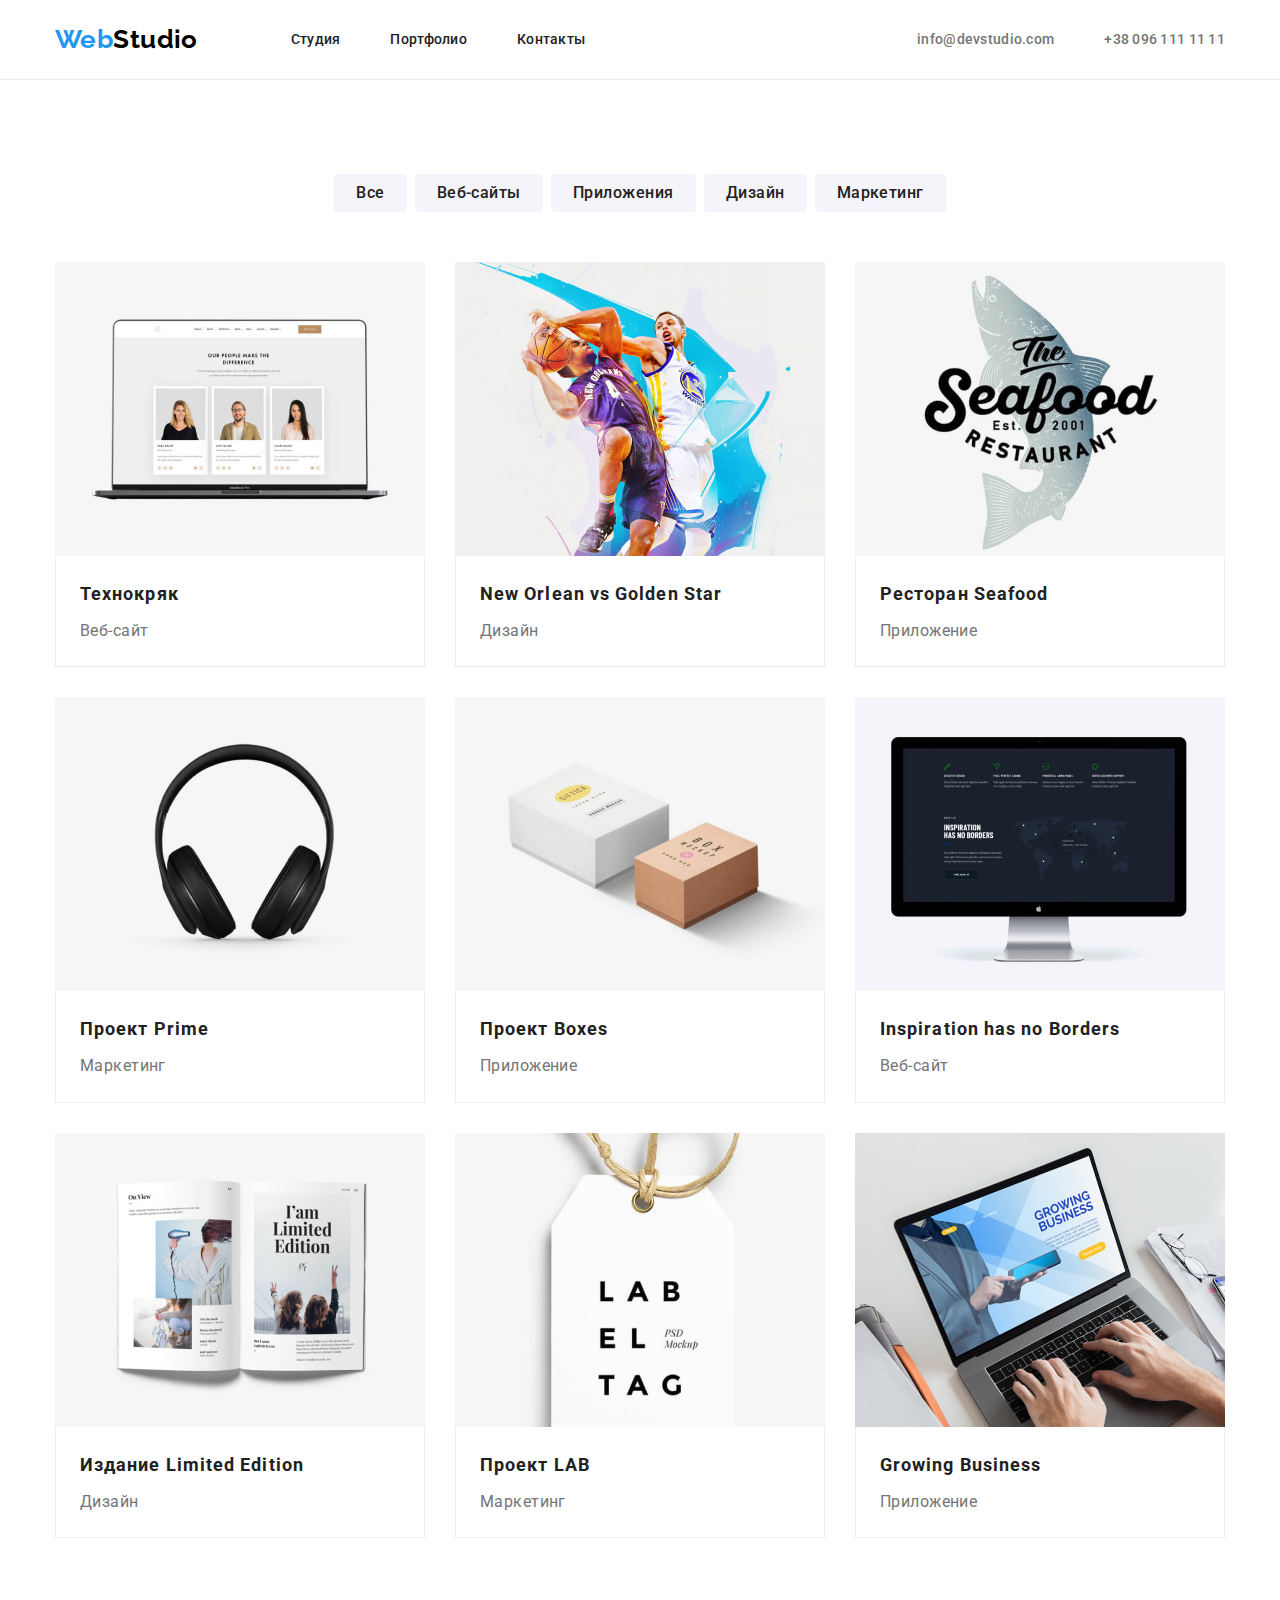
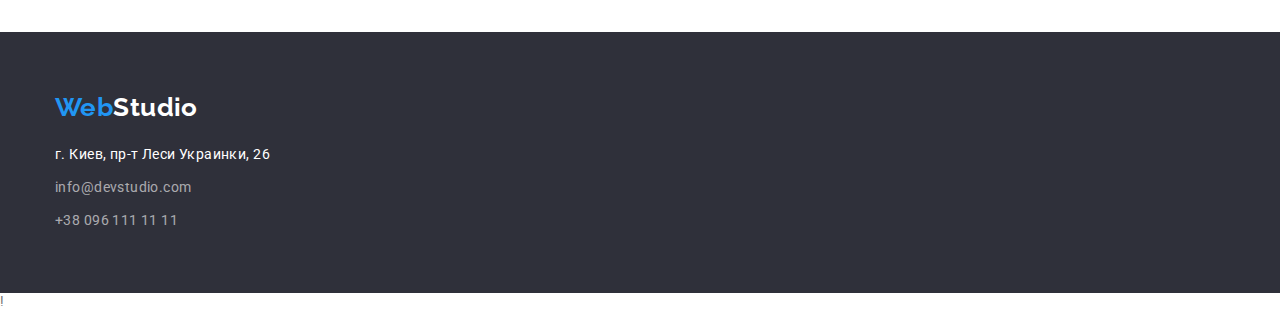
==== portfolio.html @ c01b546c "Initial commit" ====
<!DOCTYPE html>
<html lang="ru">
<head>
    <meta charset="UTF-8">
    <meta http-equiv="X-UA-Compatible" content="IE=edge">
    <meta name="viewport" content="width=device-width, initial-scale=1.0">
    <title>Portfolio</title>
    <link rel="preconnect" href="https://fonts.googleapis.com">
    <link rel="preconnect" href="https://fonts.gstatic.com" crossorigin>
    <link href="https://fonts.googleapis.com/css2?family=Raleway:wght@700&family=Roboto:wght@400;500;700;900&display=swap"
        rel="stylesheet">
        <link rel="stylesheet" href="https://cdnjs.cloudflare.com/ajax/libs/modern-normalize/1.1.0/modern-normalize.min.css">
    <link rel="stylesheet" href="./css/main.css">
</head>
<body>
        <!--Шапка-->
<header class="header">
    <div class="container">
        <div class="header-main">
            <nav class="nav">
                <a class="logo" lang="en" href="./index.html"> <span>Web</span>Studio</a>
                <ul class="nav-list list">
                    <li class="nav-item">
                        <a class="nav-link link" href="./index.html">Студия</a>
                    </li>
                    <li class="nav-item">
                        <a class="nav-link link" href="./portfolio.html">Портфолио</a>
                    </li>
                    <li class="nav-item">
                        <a class="nav-link link" href="">Контакты</a>
                    </li>
                </ul>
            </nav>
            <ul class="nav-contact-header list">
                <li class="nav-contact-item">
                    <a class="nav-contact-list link" href="mailto:info@devstudio.com">info@devstudio.com</a>
                </li>
                <li class="nav-contact-item">
                    <a class="nav-contact-list link" href="tel:+380961111111">+38 096 111 11 11</a>
                </li>
            </ul>
        </div>
    </div>

</header>
        <!--Основная часть-->
<main>
        <!-- Примеры наших работ-->
    <section class="projects-section">

        <div class="container button-main">
        <h1 hidden class="examples "> Примеры наших работ </h1>
        <!-- Кнопки -->
                <ul class="examples-button list">
                    <li class="examples-button-item"><button class="examples-button-unit" type="button">Все</button></li>
                    <li class="examples-button-item"><button class="examples-button-unit" type="button">Веб-сайты</button></li>
                    <li class="examples-button-item"><button class="examples-button-unit" type="button">Приложения</button></li>
                    <li class="examples-button-item"><button class="examples-button-unit" type="button">Дизайн</button></li>
                    <li class="examples-button-item"><button class="examples-button-unit" type="button">Маркетинг</button></li>
                </ul>
        <!-- Проэкты -->
                <ul class="projects list">
                    <li class="project-item"> <a class="link" href="">
                            <img class="project-image" src="./image/portfolio/img.jpg" alt="Постер сайта"         width="370" height="294">
                        <div class="project-info">
                            <h3 class="project-title">Технокряк</h3>
                            <p class="project-text"> Веб-сайт </p>
                        </div>
                        </a>
                    </li>
                    <li class="project-item"> <a class="link" href="">
                            <img class="project-image" src="./image/portfolio/img-1.jpg" alt="Фото баскетболистов" width="370">
                        <div class="project-info">
                            <h3 class="project-title" lang="en">New Orlean vs Golden Star</h3>
                            <p class="project-text">Дизайн</p>
                        </div>
                        </a>
                    </li>
                    <li class="project-item"> <a class="link" href="">
                            <img class="project-image" src="./image/portfolio/img-2.jpg" alt="Постер приложения" width="370">
                        <div class="project-info">
                            <h3 class="project-title">Ресторан Seafood</h3>
                            <p class="project-text">Приложение</p>
                        </div>
                        </a>
                    </li>
                    <li class="project-item"> <a class="link" href="">
                            <img class="project-image" src="./image/portfolio/img-3.jpg" alt="Постер проекта"   width="370">
                        <div class="project-info">
                            <h3 class="project-title">Проект Prime</h3>
                            <p class="project-text">Маркетинг</p>
                        </div>
                        </a>
                    </li>
                    <li class="project-item"> <a class="link" href="">
                            <img class="project-image" src="./image/portfolio/img-4.jpg" alt="Постер приложения" width="370">
                        <div class="project-info">
                            <h3 class="project-title">Проект Boxes</h3>
                            <p class="project-text">Приложение</p>
                        </div>
                        </a>
                    </li>
                    <li class="project-item"> <a class="link" href="">
                            <img class="project-image" src="./image/portfolio/img-5.jpg" alt="Фото монитора"     width="370">
                        <div class="project-info">
                            <h3 class="project-title" lang="en">Inspiration has no Borders</h3>
                            <p class="project-text">Веб-сайт</p>
                        </div>
                        </a>
                    </li>
                    <li class="project-item"> <a class="link" href="">
                            <img class="project-image" src="./image/portfolio/img-6.jpg" alt="Постер издания"    width="370"> 
                        <div class="project-info">
                            <h3 class="project-title">Издание Limited Edition</h3>
                            <p class="project-text">Дизайн</p>
                        </div>
                        </a>
                    </li>
                    <li class="project-item"> <a class="link" href="">
                            <img class="project-image" src="./image/portfolio/img-7.jpg" alt="Постер проекта"    width="370"> 
                        <div class="project-info">
                            <h3 class="project-title">Проект LAB</h3>
                            <p class="project-text">Маркетинг</p>
                        </div>
                        </a>
                    </li>
                    <li class="project-item"> <a class="link" href="">
                            <img class="project-image" src="./image/portfolio/img-8.jpg" alt="Постер приложения" width="370">
                        <div class="project-info">
                            <h3 class="project-title" lang="en">Growing Business</h3>
                            <p class="project-text">Приложение</p>
                        </div>
                        </a>
                    </li>
                </ul>
           </div>
    </section>
</main>
        <!--Подвал-->
<footer class="footer">
    <div class="container footer-main">
        <a class="logo-footer" lang="en" href="./index.html"> <span>Web</span>Studio</a>
        <address class="address">
            <p class="address-text">г. Киев, пр-т Леси Украинки, 26</p>
        </address>
        <ul class="footer-list list">
            <li class="footer-item">
                <a class="footer-contacts link" href="mailto:info@devstudio.com">info@devstudio.com</a>
            </li>
            <li class="footer-item">
                <a class="footer-contacts link" href="tel:+380961111111">+38 096 111 11 11</a>
            </li>
        </ul>
    </div>
</footer>

</body>
</html>
!
---- css/main.css ----
/* цвет текста заголовков от h2 #212121 */
/* цвет  текста информации  ##757575*/
/* белый #FFFFFF*/
/* Добавочный фон #2F303A*/
/* фон акцента #2196F3*/
/* цвет контактов футера -footer-white-color */

/* общие переменные rgba(255, 255, 255, 0.6)*/
/* цвет фона нашей команды #F5F4FA */

:root {
  --information-text-color: #757575;
  --title-text-color: #212121;
  --primary-white-color: #ffffff;
  --background-second-color: #2f303a;
  --accent-color: #2196f3;
  --primary-black-color: #000000;
  --footer-white-color: rgba(255, 255, 255, 0.6);
  --button-accent-color: #188ce8;
  --our-team-background: #f5f4fa;
}

/* глобальные селекторы */

body {
  margin: 0;

  background-color: var(--primary-white-color);
  color: var(--information-text-color);

  font-family: Roboto, sans-serif;
  font-size: 14px;
  line-height: 1.2;
  letter-spacing: 0.03em;
}

/* обнуление стилизации ссылок */
.link,
.logo,
.logo-footer {
  text-decoration: none;
}
/* обнуление стилей списков */
.list {
  padding-left: 0;
  margin: 0;
  list-style: none;
}

/* общий контейнер с шириной 
и индивидуальные для подразделов  */

.container {
  margin-left: auto;
  margin-right: auto;
  width: 1200px;
  padding-left: 15px;
  padding-right: 15px;

  /* outline: 2px solid tomato; */
}
/* падинги для секций */

.our-dignity-section,
.our-team-section,
.projects-section {
  padding-top: 94px;
  padding-bottom: 94px;
}
.our-work-section {
  padding-bottom: 94px;
}

/* .footer-main {
  padding-top: 60px;
  padding-bottom: 60px;
} */
.header-main {
  display: flex;
  justify-content: space-between;
  align-items: center;
}
/* Нижняя рамка шапки */

.header {
  border-bottom: 1px solid #ececec;
  padding-top: 24px;
  padding-bottom: 24px;
}

/* логотип */

.logo {
  display: block;
  display: flex;
  align-items: center;

  font-family: Raleway, sans-serif;
  font-weight: 700;
  font-size: 26px;
  color: var(--primary-black-color);
}
.logo-footer {
  margin-top: 0;
  margin-bottom: 20px;

  font-family: Raleway, sans-serif;
  font-weight: 700;
  font-size: 26px;
  color: var(--primary-white-color);
}
.logo > span,
.logo-footer > span {
  color: #2196f3;
}
/* навигация хедер  */

.nav {
  display: flex;
}
.nav-list {
  display: flex;
  align-items: center;
  margin-left: 93px;
}

.nav-item + .nav-item {
  margin-left: 50px;
}
.nav-link {
  /* display: block; */

  color: var(--title-text-color);
  font-weight: 500;
  letter-spacing: 0.02em;
  line-height: 1.14;
}
.nav-link:hover,
.nav-link:focus {
  color: var(--accent-color);
}

.nav-contact-header {
  display: flex;
  align-items: center;
  margin-left: 330px;
}

.nav-contact-item + .nav-contact-item {
  margin-left: 50px;
}
.nav-contact-list {
  /* display: block; */

  color: var(--information-text-color);
  font-weight: 500;
  line-height: 1.14;
  letter-spacing: 0.02em;
  /* background-color: tomato; */
}

.nav-contact-list:hover,
.nav-contact-list:focus {
  color: var(--accent-color);
}

/* навигация футер */

.footer {
  padding-top: 60px;
  padding-bottom: 60px;
  background-color: var(--background-second-color);
}
.logo-footer {
  display: block;
}
.address {
  display: block;
  margin-bottom: 9px;

  color: var(--primary-white-color);
  font-style: normal;
  line-height: 1.7;
}
.address-text {
  margin-top: 0;
  margin-bottom: 0;
}
.footer-contacts {
  display: inline-block;
  color: var(--footer-white-color);

  line-height: 1.7;
}
.footer-contacts:hover,
.footer-contacts:focus {
  color: var(--accent-color);
}
.footer-item + .footer-item {
  margin-top: 9px;
}
/* .footer-list:first-child {
  margin-bottom: 9px; */

/* .footer-contacts:last-child {
  margin-bottom: 0; */
/* } */

/* герой */

.hero {
  padding-top: 200px;
  padding-bottom: 200px;

  background-color: var(--background-second-color);

  text-align: center;
}
.title-hero {
  margin-top: 0;
  margin-bottom: 30px;

  color: var(--primary-white-color);

  font-weight: 900;
  font-size: 44px;
  line-height: 1.4;
  letter-spacing: 0.06em;
  text-transform: uppercase;
}
.button-hero {
  display: inline-block;
  min-width: 200px;
  /* height: 50px; */
  padding: 10px 30px;
  /* margin-bottom: 200px; */
  border-color: transparent;
  border-radius: 4px;

  background-color: var(--accent-color);
  color: var(--primary-white-color);

  font-family: Roboto, sans-serif;
  font-weight: 700;
  font-size: 16px;
  line-height: 1.87;
  letter-spacing: 0.06em;

  cursor: pointer;
}
.button-hero:hover,
.button-hero:focus {
  background-color: var(--button-accent-color);
}
/* достоинства */

.dignity-list {
  display: flex;
  justify-content: space-between;
}
.dignity-unit {
  width: 270px;
}
.dignity-unit + .dignity-unit {
  margin-left: 30px;
}
.dignity-title {
  margin-top: 0;
  margin-bottom: 10px;

  color: var(--title-text-color);

  font-size: 14px;
  line-height: 1.14;
  text-transform: uppercase;
}
.dignity-text {
  margin-top: 0;
  margin-bottom: 0;

  line-height: 1.7;
  text-align: left;
}

/* Чем мы занимаемся */

.our-work-title {
  margin-top: 0;
  margin-bottom: 50px;

  color: var(--title-text-color);

  font-size: 36px;
  text-align: center;
}
.our-wor-list {
  display: flex;
}
.our-work-item {
  /* width: calc((100%-60px) / 3); */
  margin-right: 30px;
}
.our-work-image {
  display: block;
}

/* Наша команда */
.our-team-section {
  background-color: var(--our-team-background);
}
.our-team-list {
  display: flex;
  justify-content: space-between;
}
.our-team-item {
  box-shadow: 0px 1px 3px rgba(0, 0, 0, 0.12), 0px 1px 1px rgba(0, 0, 0, 0.14),
    0px 2px 1px rgba(0, 0, 0, 0.2);
  border-radius: 0px 0px 4px 4px;

  background-color: var(--primary-white-color);
}
.our-team-item:not(:last-child) {
  margin-right: 30px;
}
.our-team-title {
  margin-top: 0;
  margin-bottom: 50px;

  color: var(--title-text-color);

  font-size: 36px;
  text-align: center;
}

.our-team-name {
  margin-top: 0;
  margin-bottom: 10px;
  font-size: 16px;
  font-weight: 500;

  text-align: center;
  color: var(--title-text-color);
}

.our-team-position {
  margin-top: 0px;
  margin-bottom: 0;

  font-size: 16px;
  text-align: center;
}
.our-team-info {
  padding-top: 30px;
  padding-bottom: 30px;
}

/* портфолио кнопки */

.examples-button {
  display: flex;
  justify-content: center;
  padding-bottom: 50px;
}

.examples-button-unit {
  border: 0 transparent;
  border-radius: 4px;
  padding: 6px 22px;
  color: var(--title-text-color);
  background-color: var(--our-team-background);
  font-family: Roboto, sans-serif;
  font-weight: 500;
  font-size: 16px;
  line-height: 1.6;
  letter-spacing: 0.03em;
}

.examples-button-item:not(:last-child) {
  margin-right: 8px;
}

.examples-button-unit:hover,
.examples-button-unit:focus {
  background-color: var(--accent-color);
  color: var(--primary-white-color);

  cursor: pointer;
}

/* портфолио проекты */

.projects {
  display: flex;
  justify-content: space-between;
  flex-wrap: wrap;
}

.project-item:not(:nth-child(3n)) {
  margin-right: 30px;
}
.project-item:not(:nth-last-child(-n + 3)) {
  margin-bottom: 30px;
}

.project-info {
  padding-top: 20px;
  padding-bottom: 20px;
  padding-left: 24px;
  padding-right: 24px;

  border-bottom: 1px solid #eeeeee;
  border-left: 1px solid #eeeeee;
  border-right: 1px solid #eeeeee;
}

.project-title {
  margin-top: 0;
  margin-bottom: 4px;

  color: var(--title-text-color);
  font-size: 18px;
  line-height: 2;
  letter-spacing: 0.06em;
}
.project-text {
  margin-bottom: 0;
  margin-top: 0;

  color: var(--information-text-color);
  font-size: 16px;
  line-height: 1.9;
}
.project-image {
  display: block;
}
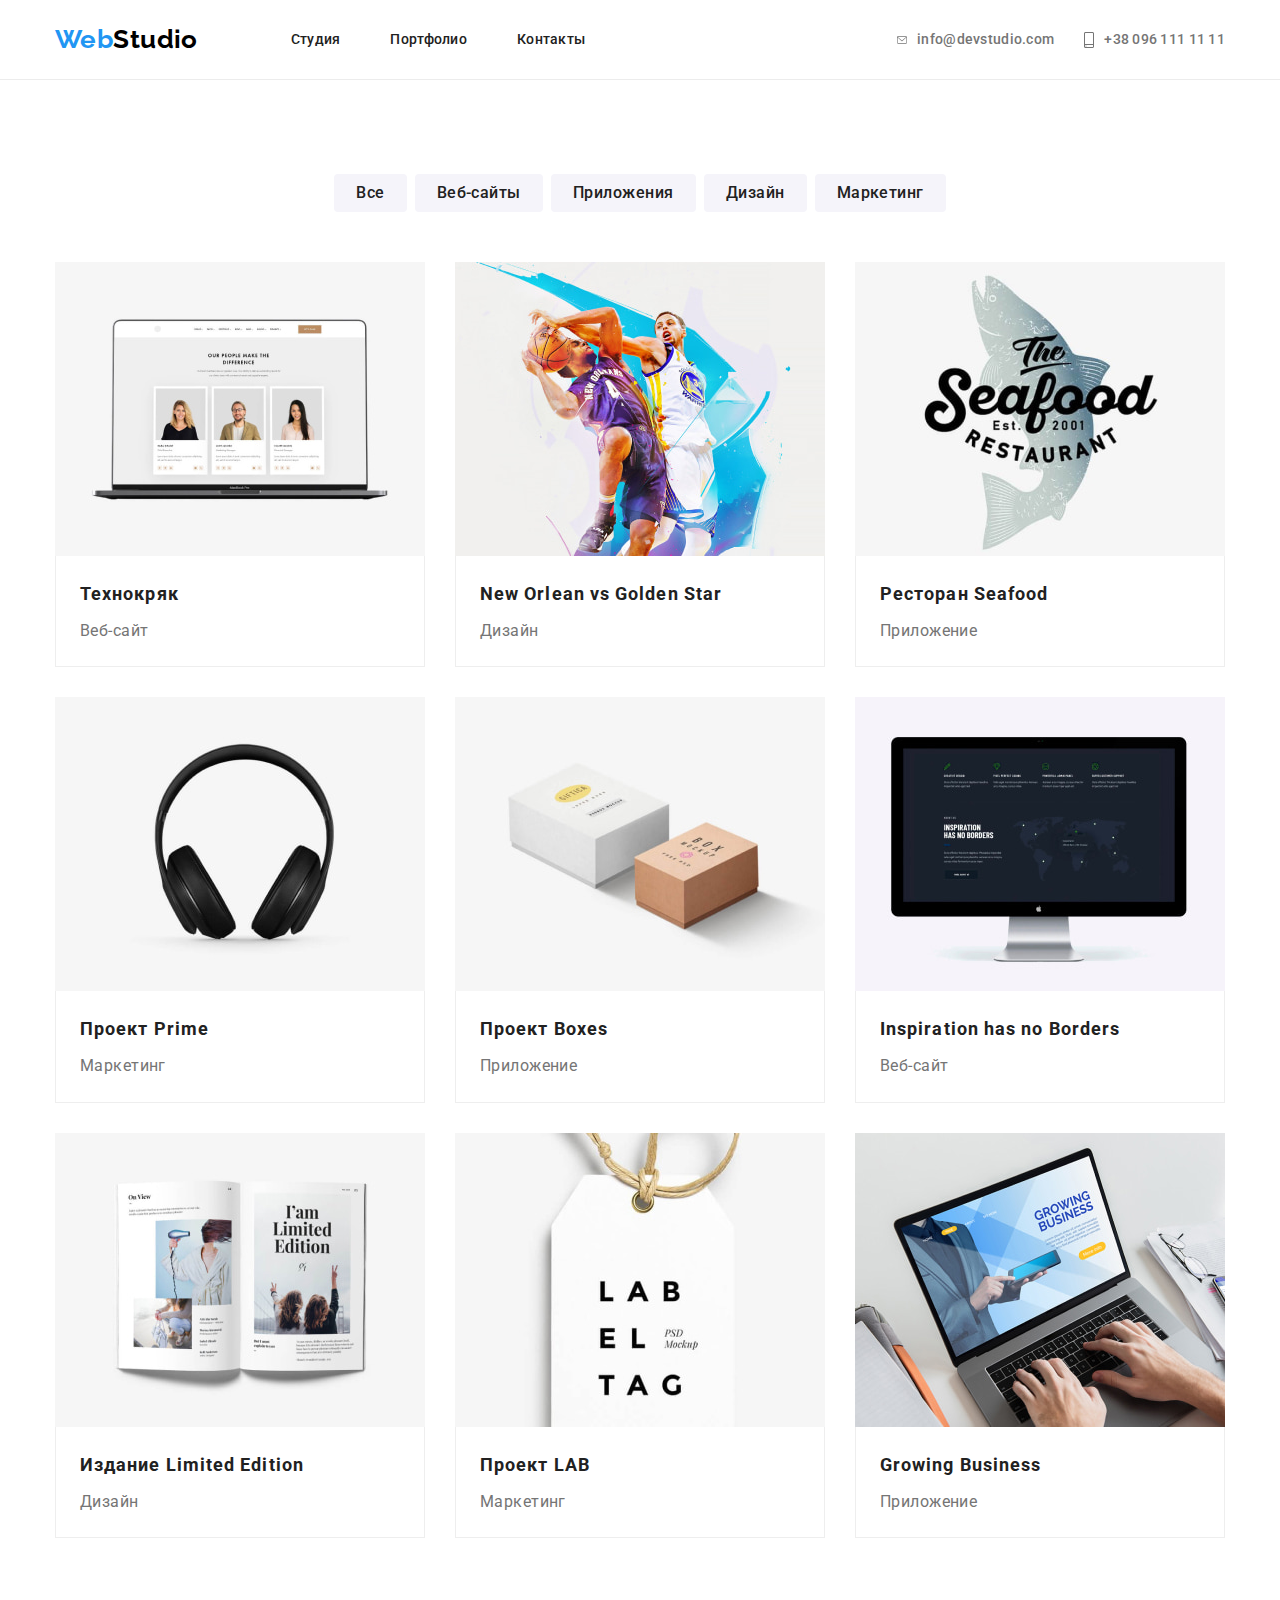
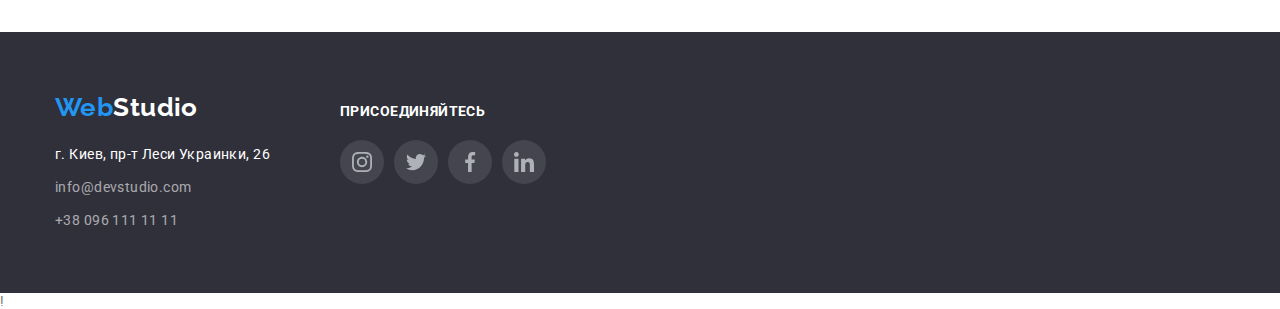
==== commit e2c42f3b: "ДЗ№4" ====
--- a/portfolio.html
+++ b/portfolio.html
@@ -33,10 +33,16 @@
             </nav>
             <ul class="nav-contact-header list">
                 <li class="nav-contact-item">
-                    <a class="nav-contact-list link" href="mailto:info@devstudio.com">info@devstudio.com</a>
+                    <svg class="mail-icon" width="10" height="16">
+                        <use href="./image/icons.svg#icon-mail"></use>
+                    </svg>
+                    <a class="nav-contact-list icon-mail link" href="mailto:info@devstudio.com">info@devstudio.com</a>
                 </li>
                 <li class="nav-contact-item">
-                    <a class="nav-contact-list link" href="tel:+380961111111">+38 096 111 11 11</a>
+                    <svg class="tell-icon" width="10" height="16">
+                        <use href="./image/icons.svg#icon-tel"></use>
+                    </svg>
+                    <a class="nav-contact-list icon-tel link" href="tel:+380961111111">+38 096 111 11 11</a>
                 </li>
             </ul>
         </div>
@@ -138,19 +144,48 @@
 </main>
         <!--Подвал-->
 <footer class="footer">
-    <div class="container footer-main">
-        <a class="logo-footer" lang="en" href="./index.html"> <span>Web</span>Studio</a>
-        <address class="address">
-            <p class="address-text">г. Киев, пр-т Леси Украинки, 26</p>
-        </address>
-        <ul class="footer-list list">
-            <li class="footer-item">
-                <a class="footer-contacts link" href="mailto:info@devstudio.com">info@devstudio.com</a>
-            </li>
-            <li class="footer-item">
-                <a class="footer-contacts link" href="tel:+380961111111">+38 096 111 11 11</a>
-            </li>
-        </ul>
+    <div class="container">
+        <div class="fopter-thumb">
+            <div class="footer-left">
+                <a class="logo-footer" lang="en" href="./index.html"> <span>Web</span>Studio</a>
+                <address class="address">
+                    <p class="address-text">г. Киев, пр-т Леси Украинки, 26</p>
+                </address>
+                <ul class="footer-list list">
+                    <li class="footer-item">
+                        <a class="footer-contacts link" href="mailto:info@devstudio.com">info@devstudio.com</a>
+                    </li>
+                    <li class="footer-item">
+                        <a class="footer-contacts link" href="tel:+380961111111">+38 096 111 11 11</a>
+                    </li>
+                </ul>
+            </div>
+            <div class="footer-right">
+                <h2 class="footer-right-title">присоединяйтесь</h2>
+                <ul class="footer-right-list">
+                    <li class="footer-right-item"><a class="link" href="">
+                            <svg class="footer-icon" width="20" height="20">
+                                <use href="./image/icons.svg#icon-instagram"></use>
+                            </svg>
+                        </a></li>
+                    <li class="footer-right-item"><a class="link" href="">
+                            <svg class="footer-icon" width="20" height="20">
+                                <use href="./image/icons.svg#icon-twitter"></use>
+                            </svg>
+                        </a></li>
+                    <li class="footer-right-item"><a class="link" href="">
+                            <svg class="footer-icon" width="20" height="20">
+                                <use href="./image/icons.svg#icon-facebook"></use>
+                            </svg>
+                        </a></li>
+                    <li class="footer-right-item"><a class="link" href="">
+                            <svg class="footer-icon" width="20" height="20">
+                                <use href="./image/icons.svg#icon-linkedin"></use>
+                            </svg>
+                        </a></li>
+                </ul>
+            </div>
+        </div>
     </div>
 </footer>
 
--- a/css/main.css
+++ b/css/main.css
@@ -18,6 +18,8 @@
   --footer-white-color: rgba(255, 255, 255, 0.6);
   --button-accent-color: #188ce8;
   --our-team-background: #f5f4fa;
+  --hero-background-color: #c4c4c4;
+  --icon-color: #afb1b8;
 }
 
 /* глобальные селекторы */
@@ -63,7 +65,8 @@
 
 .our-dignity-section,
 .our-team-section,
-.projects-section {
+.projects-section,
+.our-clients-section {
   padding-top: 94px;
   padding-bottom: 94px;
 }
@@ -71,10 +74,6 @@
   padding-bottom: 94px;
 }
 
-/* .footer-main {
-  padding-top: 60px;
-  padding-bottom: 60px;
-} */
 .header-main {
   display: flex;
   justify-content: space-between;
@@ -138,19 +137,21 @@
 .nav-link:hover,
 .nav-link:focus {
   color: var(--accent-color);
+  cursor: pointer;
 }
 
 .nav-contact-header {
   display: flex;
   align-items: center;
-  margin-left: 330px;
+  margin-left: 305px;
 }
 
 .nav-contact-item + .nav-contact-item {
-  margin-left: 50px;
+  margin-left: 30px;
 }
 .nav-contact-list {
-  /* display: block; */
+  display: inline-flex;
+  align-items: center;
 
   color: var(--information-text-color);
   font-weight: 500;
@@ -158,14 +159,29 @@
   letter-spacing: 0.02em;
   /* background-color: tomato; */
 }
+.nav-contact-item {
+  display: flex;
+  align-items: center;
+}
+.mail-icon,
+.tell-icon {
+  margin-right: 10px;
+}
 
 .nav-contact-list:hover,
 .nav-contact-list:focus {
   color: var(--accent-color);
+  cursor: pointer;
 }
 
 /* навигация футер */
-
+.fopter-thumb {
+  display: flex;
+  align-items: baseline;
+}
+.footer-left {
+  margin-right: 70px;
+}
 .footer {
   padding-top: 60px;
   padding-bottom: 60px;
@@ -199,21 +215,63 @@
 .footer-item + .footer-item {
   margin-top: 9px;
 }
-/* .footer-list:first-child {
-  margin-bottom: 9px; */
-
-/* .footer-contacts:last-child {
-  margin-bottom: 0; */
-/* } */
+.footer-right-title {
+  margin-top: 0;
+  margin-bottom: 20px;
+  font-weight: 700;
+  line-height: 1.14;
+  text-transform: uppercase;
+  color: var(--primary-white-color);
+  font-size: 14px;
+}
+.footer-right-list {
+  display: flex;
+  padding-left: 0%;
+  justify-content: space-between;
+}
+.footer-right-item {
+  width: 44px;
+  height: 44px;
+  padding: 12px;
+  border-radius: 50%;
+  margin-right: 10px;
+  border-radius: 50%;
+  list-style-type: none;
+  background: rgba(255, 255, 255, 0.1);
+}
+.footer-right-item:hover,
+.footer-right-item:focus {
+  background-color: var(--button-accent-color);
+  cursor: pointer;
+}
+.footer-icon {
+  fill: var(--icon-color);
+}
+.footer-right-item:hover .footer-icon {
+  fill: var(--primary-white-color);
+}
+
+.footer-right-item:last-child {
+  margin-right: 0;
+}
 
 /* герой */
 
 .hero {
+  max-width: 1600px;
+  height: 600px;
+  background-image: url(../image/hero-BG.jpg);
+  margin-left: auto;
+  margin-right: auto;
+  background-repeat: no-repeat;
+  background-position: center;
+  background-size: cover;
   padding-top: 200px;
   padding-bottom: 200px;
-
-  background-color: var(--background-second-color);
-
+  box-shadow: 0px 4px 4px rgba(0, 0, 0, 0.25);
+
+  /* background-color: var(--background-second-color); */
+  /* background-color: rgba(47, 48, 58, 0.4); */
   text-align: center;
 }
 .title-hero {
@@ -261,6 +319,19 @@
 .dignity-unit {
   width: 270px;
 }
+.dignity-icon-fon {
+  width: 270px;
+  height: 120px;
+  margin-bottom: 30px;
+  border-radius: 4px;
+  padding: 25px 100px;
+  background-color: var(--our-team-background);
+}
+.dignity-icon {
+  display: block;
+  /* margin: auto; */
+}
+
 .dignity-unit + .dignity-unit {
   margin-left: 30px;
 }
@@ -345,13 +416,83 @@
 .our-team-position {
   margin-top: 0px;
   margin-bottom: 0;
-
+  margin-bottom: 16px;
   font-size: 16px;
   text-align: center;
 }
 .our-team-info {
   padding-top: 30px;
   padding-bottom: 30px;
+}
+.our-team-cotacts {
+  display: inline-flex;
+  width: 206px;
+  justify-content: space-between;
+  padding-left: 0;
+  margin-left: 32px;
+  margin-right: 32px;
+}
+
+.our-team-link {
+  width: 44px;
+  height: 44px;
+  padding: 12px;
+  border-radius: 50%;
+  margin-right: 10px;
+  list-style-type: none;
+}
+.our-team-icon {
+  fill: var(--icon-color);
+}
+.our-team-link:hover,
+.our-team-link:focus {
+  background-color: var(--button-accent-color);
+  cursor: pointer;
+}
+
+.our-team-link:hover .our-team-icon {
+  fill: var(--primary-white-color);
+}
+
+.our-team-cotacts > li:last-child {
+  margin-right: 0;
+}
+/* Наша клиенты */
+.our-clients-title {
+  margin-top: 0;
+  margin-bottom: 50px;
+
+  color: var(--title-text-color);
+
+  font-size: 36px;
+  text-align: center;
+}
+.our-clients-list {
+  display: flex;
+  margin-left: auto;
+  margin-right: auto;
+}
+.our-client-item {
+  width: 170px;
+  height: 92px;
+  border: 1px solid var(--icon-color);
+  border-radius: 4px;
+  padding: 16px 32px;
+}
+.our-client-item:hover,
+.our-client-item:focus {
+  border: 1px solid var(--accent-color);
+  fill: var(--accent-color);
+}
+.our-client-item:not(:last-child) {
+  margin-right: 30px;
+}
+.our-clients-icon {
+  fill: var(--icon-color);
+}
+.our-clients-icon:hover,
+.our-clients-icon:focus {
+  fill: var(--accent-color);
 }
 
 /* портфолио кнопки */
@@ -401,6 +542,11 @@
 .project-item:not(:nth-last-child(-n + 3)) {
   margin-bottom: 30px;
 }
+.project-item:hover,
+.project-item:focus {
+  box-shadow: 1px 4px 6px rgba(0, 0, 0, 0.16), 0px 4px 4px rgba(0, 0, 0, 0.06),
+    0px 1px 1px rgba(0, 0, 0, 0.12);
+}
 
 .project-info {
   padding-top: 20px;
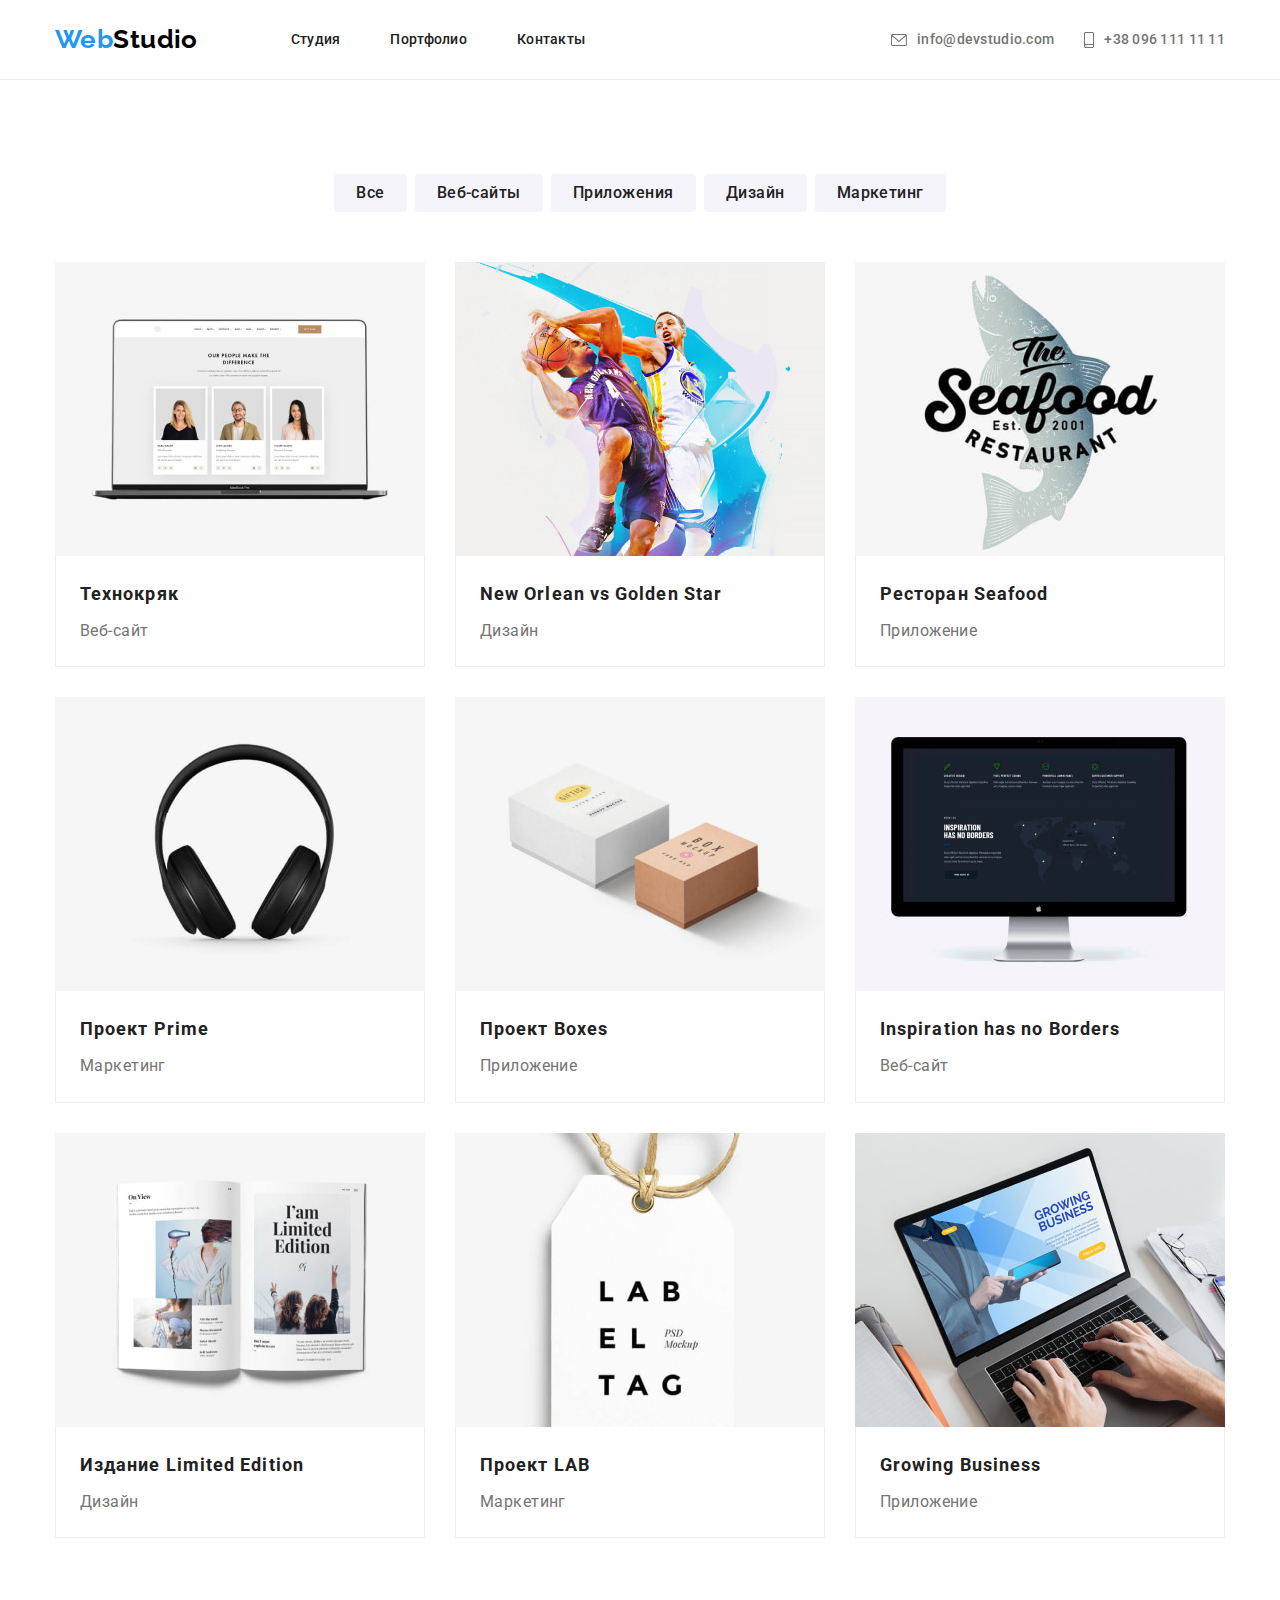
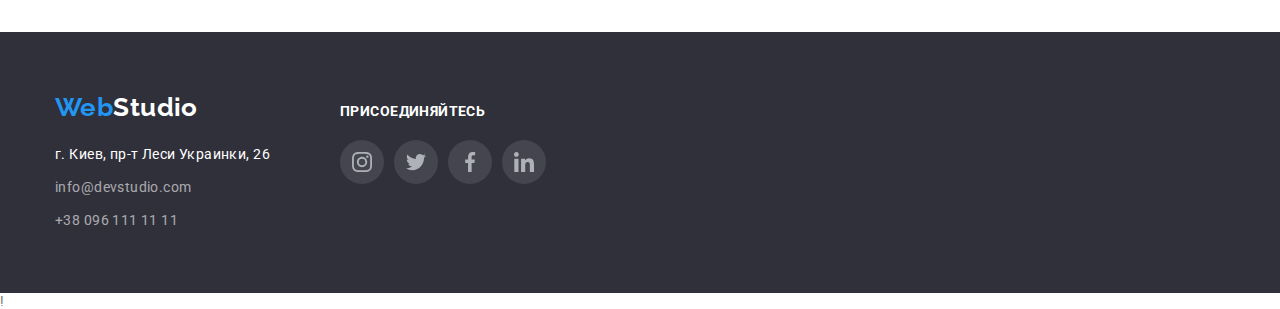
==== commit 11c494d2: "Первая сдача ДЗ№4" ====
--- a/portfolio.html
+++ b/portfolio.html
@@ -33,7 +33,7 @@
             </nav>
             <ul class="nav-contact-header list">
                 <li class="nav-contact-item">
-                    <svg class="mail-icon" width="10" height="16">
+                    <svg class="mail-icon" width="16" height="12">
                         <use href="./image/icons.svg#icon-mail"></use>
                     </svg>
                     <a class="nav-contact-list icon-mail link" href="mailto:info@devstudio.com">info@devstudio.com</a>
--- a/css/main.css
+++ b/css/main.css
@@ -260,7 +260,11 @@
 .hero {
   max-width: 1600px;
   height: 600px;
-  background-image: url(../image/hero-BG.jpg);
+  background-image: linear-gradient(
+      rgba(47, 48, 58, 0.4),
+      rgba(47, 48, 58, 0.4)
+    ),
+    url(../image/hero-BG.jpg);
   margin-left: auto;
   margin-right: auto;
   background-repeat: no-repeat;
@@ -268,10 +272,8 @@
   background-size: cover;
   padding-top: 200px;
   padding-bottom: 200px;
-  box-shadow: 0px 4px 4px rgba(0, 0, 0, 0.25);
-
-  /* background-color: var(--background-second-color); */
-  /* background-color: rgba(47, 48, 58, 0.4); */
+  border: 1px solid var(--primary-black-color);
+  box-shadow: 0 4px 4px rgba(0, 0, 0, 0.25);
   text-align: center;
 }
 .title-hero {
@@ -524,6 +526,8 @@
 .examples-button-unit:focus {
   background-color: var(--accent-color);
   color: var(--primary-white-color);
+  box-shadow: 0 2px 2px rgba(0, 0, 0, 0.12), 0 1px 2px rgba(0, 0, 0, 0.08),
+    0 3px 1px rgba(0, 0, 0, 0.1);
 
   cursor: pointer;
 }
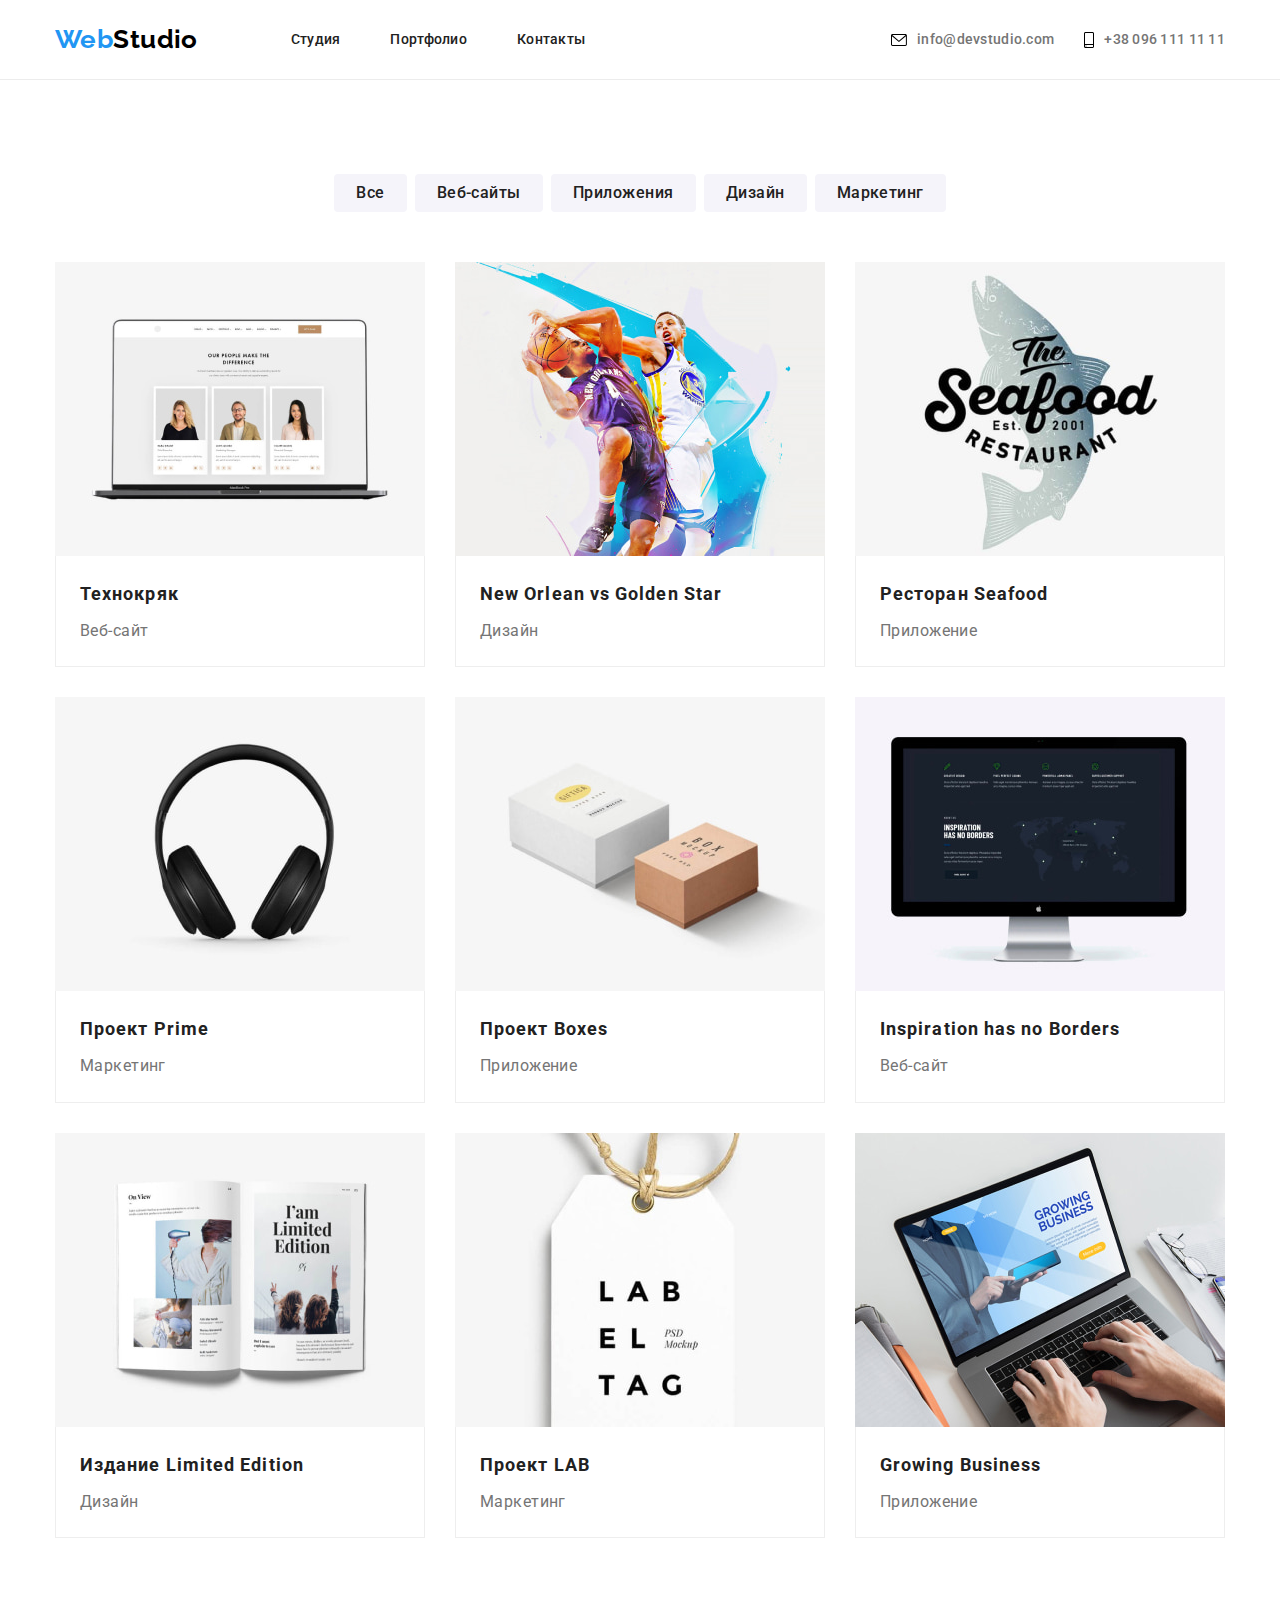
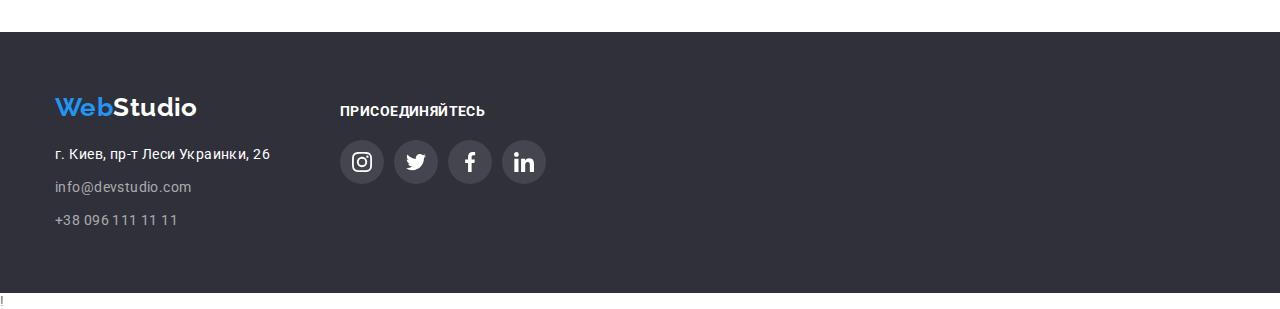
==== commit 0df5ae84: "Дз№4 финалка" ====
--- a/portfolio.html
+++ b/portfolio.html
@@ -33,16 +33,16 @@
             </nav>
             <ul class="nav-contact-header list">
                 <li class="nav-contact-item">
-                    <svg class="mail-icon" width="16" height="12">
-                        <use href="./image/icons.svg#icon-mail"></use>
-                    </svg>
-                    <a class="nav-contact-list icon-mail link" href="mailto:info@devstudio.com">info@devstudio.com</a>
+                    <a class="nav-contact-list icon-mail link" href="mailto:info@devstudio.com"><svg class="mail-icon"
+                            width="16" height="12">
+                            <use href="./image/icons.svg#icon-mail"></use>
+                        </svg> info@devstudio.com</a>
                 </li>
                 <li class="nav-contact-item">
-                    <svg class="tell-icon" width="10" height="16">
-                        <use href="./image/icons.svg#icon-tel"></use>
-                    </svg>
-                    <a class="nav-contact-list icon-tel link" href="tel:+380961111111">+38 096 111 11 11</a>
+                    <a class="nav-contact-list icon-tel link" href="tel:+380961111111"><svg class="tell-icon" width="10"
+                            height="16">
+                            <use href="./image/icons.svg#icon-tel"></use>
+                        </svg> +38 096 111 11 11</a>
                 </li>
             </ul>
         </div>
@@ -66,7 +66,7 @@
                 </ul>
         <!-- Проэкты -->
                 <ul class="projects list">
-                    <li class="project-item"> <a class="link" href="">
+                    <li class="project-item"> <a class="project-link link" href="">
                             <img class="project-image" src="./image/portfolio/img.jpg" alt="Постер сайта"         width="370" height="294">
                         <div class="project-info">
                             <h3 class="project-title">Технокряк</h3>
@@ -74,7 +74,7 @@
                         </div>
                         </a>
                     </li>
-                    <li class="project-item"> <a class="link" href="">
+                    <li class="project-item"> <a class="project-link link" href="">
                             <img class="project-image" src="./image/portfolio/img-1.jpg" alt="Фото баскетболистов" width="370">
                         <div class="project-info">
                             <h3 class="project-title" lang="en">New Orlean vs Golden Star</h3>
@@ -82,7 +82,7 @@
                         </div>
                         </a>
                     </li>
-                    <li class="project-item"> <a class="link" href="">
+                    <li class="project-item"> <a class="project-link link" href="">
                             <img class="project-image" src="./image/portfolio/img-2.jpg" alt="Постер приложения" width="370">
                         <div class="project-info">
                             <h3 class="project-title">Ресторан Seafood</h3>
@@ -90,7 +90,7 @@
                         </div>
                         </a>
                     </li>
-                    <li class="project-item"> <a class="link" href="">
+                    <li class="project-item"> <a class="project-link link" href="">
                             <img class="project-image" src="./image/portfolio/img-3.jpg" alt="Постер проекта"   width="370">
                         <div class="project-info">
                             <h3 class="project-title">Проект Prime</h3>
@@ -98,7 +98,7 @@
                         </div>
                         </a>
                     </li>
-                    <li class="project-item"> <a class="link" href="">
+                    <li class="project-item"> <a class="project-link link" href="">
                             <img class="project-image" src="./image/portfolio/img-4.jpg" alt="Постер приложения" width="370">
                         <div class="project-info">
                             <h3 class="project-title">Проект Boxes</h3>
@@ -106,7 +106,7 @@
                         </div>
                         </a>
                     </li>
-                    <li class="project-item"> <a class="link" href="">
+                    <li class="project-item"> <a class="project-link link" href="">
                             <img class="project-image" src="./image/portfolio/img-5.jpg" alt="Фото монитора"     width="370">
                         <div class="project-info">
                             <h3 class="project-title" lang="en">Inspiration has no Borders</h3>
@@ -114,7 +114,7 @@
                         </div>
                         </a>
                     </li>
-                    <li class="project-item"> <a class="link" href="">
+                    <li class="project-item"> <a class="project-link link" href="">
                             <img class="project-image" src="./image/portfolio/img-6.jpg" alt="Постер издания"    width="370"> 
                         <div class="project-info">
                             <h3 class="project-title">Издание Limited Edition</h3>
@@ -122,7 +122,7 @@
                         </div>
                         </a>
                     </li>
-                    <li class="project-item"> <a class="link" href="">
+                    <li class="project-item"> <a class="project-link link" href="">
                             <img class="project-image" src="./image/portfolio/img-7.jpg" alt="Постер проекта"    width="370"> 
                         <div class="project-info">
                             <h3 class="project-title">Проект LAB</h3>
@@ -130,7 +130,7 @@
                         </div>
                         </a>
                     </li>
-                    <li class="project-item"> <a class="link" href="">
+                    <li class="project-item"> <a class="project-link link" href="">
                             <img class="project-image" src="./image/portfolio/img-8.jpg" alt="Постер приложения" width="370">
                         <div class="project-info">
                             <h3 class="project-title" lang="en">Growing Business</h3>
@@ -163,22 +163,22 @@
             <div class="footer-right">
                 <h2 class="footer-right-title">присоединяйтесь</h2>
                 <ul class="footer-right-list">
-                    <li class="footer-right-item"><a class="link" href="">
+                    <li class="footer-right-item"><a class=" footer-right-link link" href="">
                             <svg class="footer-icon" width="20" height="20">
                                 <use href="./image/icons.svg#icon-instagram"></use>
                             </svg>
                         </a></li>
-                    <li class="footer-right-item"><a class="link" href="">
+                    <li class="footer-right-item"><a class=" footer-right-link link" href="">
                             <svg class="footer-icon" width="20" height="20">
                                 <use href="./image/icons.svg#icon-twitter"></use>
                             </svg>
                         </a></li>
-                    <li class="footer-right-item"><a class="link" href="">
+                    <li class="footer-right-item"><a class=" footer-right-link link" href="">
                             <svg class="footer-icon" width="20" height="20">
                                 <use href="./image/icons.svg#icon-facebook"></use>
                             </svg>
                         </a></li>
-                    <li class="footer-right-item"><a class="link" href="">
+                    <li class="footer-right-item"><a class=" footer-right-link link" href="">
                             <svg class="footer-icon" width="20" height="20">
                                 <use href="./image/icons.svg#icon-linkedin"></use>
                             </svg>
--- a/css/main.css
+++ b/css/main.css
@@ -173,6 +173,13 @@
   color: var(--accent-color);
   cursor: pointer;
 }
+.nav-contact-list:hover > .mail-icon,
+.nav-contact-list:hover > .tell-icon,
+.nav-contact-list:focus > .mail-icon,
+.nav-contact-list:focus > .tell-icon {
+  fill: var(--accent-color);
+  cursor: pointer;
+}
 
 /* навигация футер */
 .fopter-thumb {
@@ -228,31 +235,28 @@
   display: flex;
   padding-left: 0%;
   justify-content: space-between;
+  width: 206px;
 }
 .footer-right-item {
+  list-style-type: none;
+}
+.footer-right-link {
+  display: block;
   width: 44px;
   height: 44px;
   padding: 12px;
   border-radius: 50%;
-  margin-right: 10px;
-  border-radius: 50%;
+
   list-style-type: none;
   background: rgba(255, 255, 255, 0.1);
 }
-.footer-right-item:hover,
-.footer-right-item:focus {
+.footer-right-link:hover,
+.footer-right-link:focus {
   background-color: var(--button-accent-color);
   cursor: pointer;
 }
 .footer-icon {
-  fill: var(--icon-color);
-}
-.footer-right-item:hover .footer-icon {
   fill: var(--primary-white-color);
-}
-
-.footer-right-item:last-child {
-  margin-right: 0;
 }
 
 /* герой */
@@ -265,6 +269,7 @@
       rgba(47, 48, 58, 0.4)
     ),
     url(../image/hero-BG.jpg);
+  background-color: var(--hero-background-color);
   margin-left: auto;
   margin-right: auto;
   background-repeat: no-repeat;
@@ -435,31 +440,43 @@
   margin-right: 32px;
 }
 
+.our-team-unit {
+  margin-right: 10px;
+  list-style-type: none;
+}
+.our-team-icon {
+  fill: var(--icon-color);
+}
+.our-team-link:hover,
+.our-team-link:focus {
+  background-color: var(--button-accent-color);
+  cursor: pointer;
+}
+
+.our-team-link:hover .our-team-icon,
+.our-team-link:focus .our-team-icon {
+  fill: var(--primary-white-color);
+}
+
+.our-team-cotacts > li:last-child {
+  margin-right: 0;
+}
+.our-team-link:focus > .our-team-icon,
+.our-team-link:focus > .our-team-icon {
+  fill: var(--primary-white-color);
+}
 .our-team-link {
+  display: block;
   width: 44px;
   height: 44px;
   padding: 12px;
   border-radius: 50%;
-  margin-right: 10px;
-  list-style-type: none;
-}
-.our-team-icon {
-  fill: var(--icon-color);
-}
-.our-team-link:hover,
-.our-team-link:focus {
-  background-color: var(--button-accent-color);
-  cursor: pointer;
-}
-
-.our-team-link:hover .our-team-icon {
-  fill: var(--primary-white-color);
-}
-
-.our-team-cotacts > li:last-child {
-  margin-right: 0;
-}
+  /* margin-right: 10px; */
+  /* list-style-type: none; */
+}
+
 /* Наша клиенты */
+
 .our-clients-title {
   margin-top: 0;
   margin-bottom: 50px;
@@ -471,29 +488,31 @@
 }
 .our-clients-list {
   display: flex;
+  justify-content: space-between;
   margin-left: auto;
   margin-right: auto;
 }
-.our-client-item {
+.our-client-link {
+  display: block;
   width: 170px;
   height: 92px;
   border: 1px solid var(--icon-color);
   border-radius: 4px;
   padding: 16px 32px;
 }
-.our-client-item:hover,
-.our-client-item:focus {
+.our-client-link:hover,
+.our-client-link:focus {
   border: 1px solid var(--accent-color);
   fill: var(--accent-color);
 }
-.our-client-item:not(:last-child) {
+.our-client-link:not(:last-child) {
   margin-right: 30px;
 }
 .our-clients-icon {
   fill: var(--icon-color);
 }
-.our-clients-icon:hover,
-.our-clients-icon:focus {
+.our-client-link:hover > .our-clients-icon,
+.our-client-link:focus .our-clients-icon {
   fill: var(--accent-color);
 }
 
@@ -546,12 +565,17 @@
 .project-item:not(:nth-last-child(-n + 3)) {
   margin-bottom: 30px;
 }
-.project-item:hover,
-.project-item:focus {
+.project-item:hover {
   box-shadow: 1px 4px 6px rgba(0, 0, 0, 0.16), 0px 4px 4px rgba(0, 0, 0, 0.06),
     0px 1px 1px rgba(0, 0, 0, 0.12);
 }
-
+.project-link {
+  display: block;
+}
+.project-link:focus {
+  box-shadow: 1px 4px 6px rgba(0, 0, 0, 0.16), 0px 4px 4px rgba(0, 0, 0, 0.06),
+    0px 1px 1px rgba(0, 0, 0, 0.12);
+}
 .project-info {
   padding-top: 20px;
   padding-bottom: 20px;
